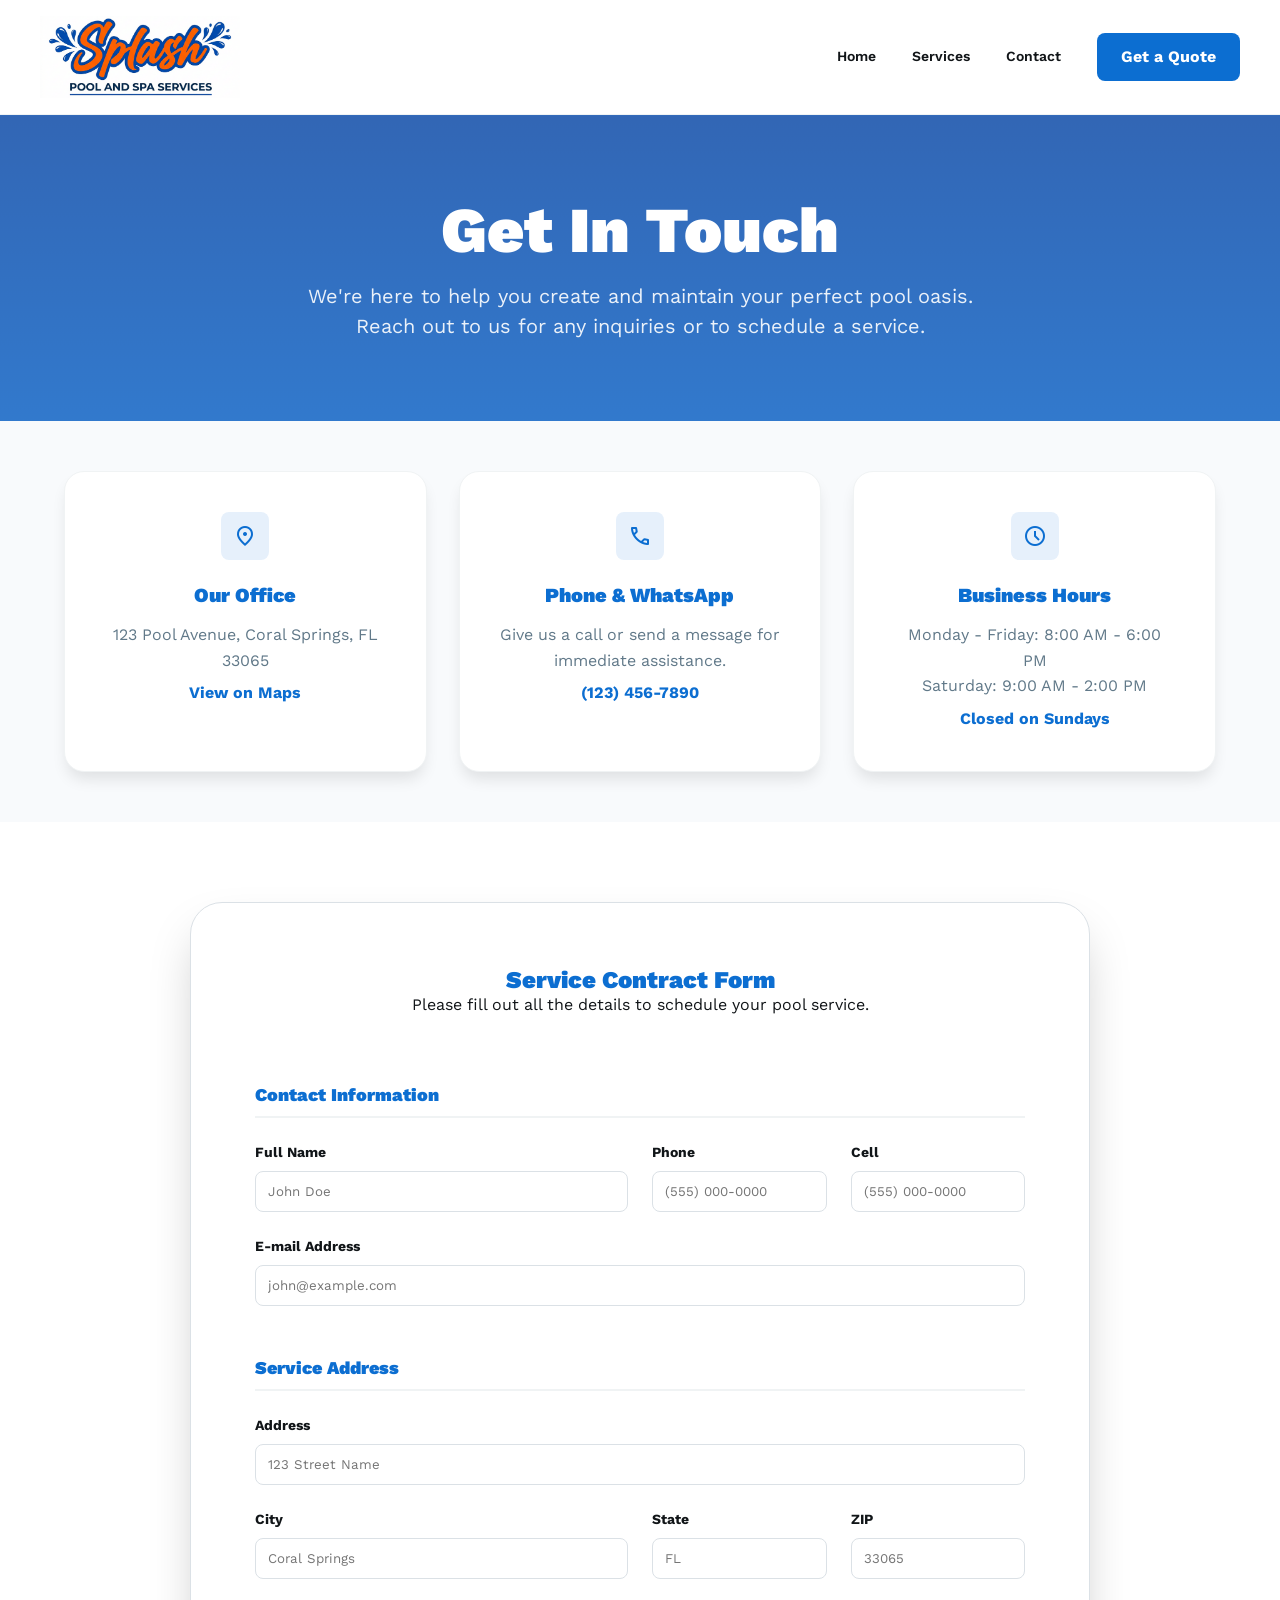
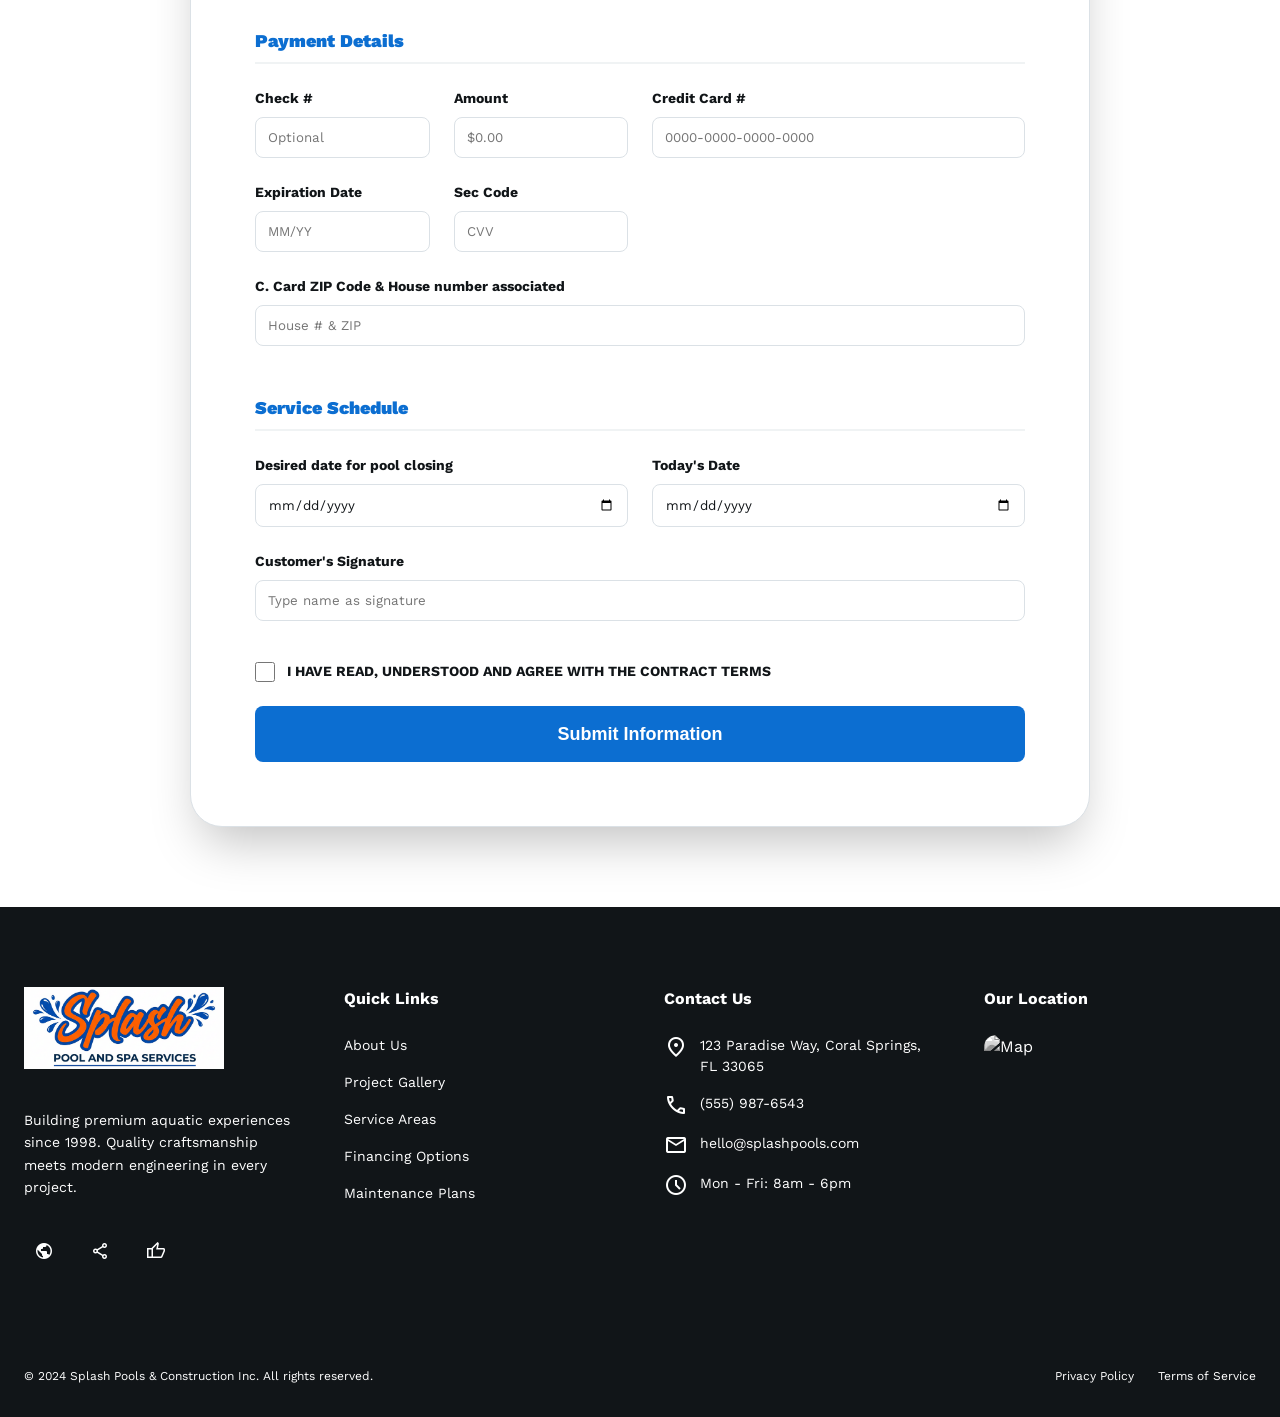
==== contact-us.html @ 1983319c "ocultar whatsapp temporalmente" ====
<!DOCTYPE html>

<html class="light" lang="en">

<head>
    <meta charset="utf-8" />
    <meta content="width=device-width, initial-scale=1.0" name="viewport" />
    <title>Splash Pool & SPA Services LLC.</title>
    <link href="https://fonts.googleapis.com/css2?family=Work+Sans:wght@300;400;500;600;700;900&amp;display=swap"
        rel="stylesheet" />
    <link
        href="https://fonts.googleapis.com/css2?family=Material+Symbols+Outlined:wght,FILL@100..700,0..1&amp;display=swap"
        rel="stylesheet" />
    <link rel="stylesheet" href="css/contact-us.css">
    <link rel="stylesheet" href="css/header.css">

    <link rel="stylesheet" href="css/footer.css">
</head>

<body class="light">
    <div class="layout-container">
        <div id="header-placeholder"></div>

        <main>
            <!-- Page Hero -->
            <section class="page-hero">
                <div class="content">
                    <h1>Get In Touch</h1>
                    <p>We're here to help you create and maintain your perfect pool oasis. Reach out to us for any
                        inquiries or to schedule a service.</p>
                </div>
            </section>

            <!-- Contact Info Grid -->
            <section class="contact-info-section">
                <div class="content">
                    <div class="contact-info-grid">
                        <!-- Address -->
                        <div class="info-card" data-reveal>
                            <div class="icon-box">
                                <span class="material-symbols-outlined">location_on</span>
                            </div>
                            <h3>Our Office</h3>
                            <p>123 Pool Avenue, Coral Springs, FL 33065</p>
                            <a href="https://maps.google.com" target="_blank" class="info-link">View on Maps</a>
                        </div>
                        <!-- Phone/WhatsApp -->
                        <div class="info-card" data-reveal>
                            <div class="icon-box">
                                <span class="material-symbols-outlined">phone</span>
                            </div>
                            <h3>Phone & WhatsApp</h3>
                            <p>Give us a call or send a message for immediate assistance.</p>
                            <a href="tel:1234567890" class="info-link">(123) 456-7890</a>
                        </div>
                        <!-- Hours -->
                        <div class="info-card" data-reveal>
                            <div class="icon-box">
                                <span class="material-symbols-outlined">schedule</span>
                            </div>
                            <h3>Business Hours</h3>
                            <p>Monday - Friday: 8:00 AM - 6:00 PM<br>Saturday: 9:00 AM - 2:00 PM</p>
                            <span class="info-link">Closed on Sundays</span>
                        </div>
                    </div>
                </div>
            </section>

            <!-- Contact Form Section -->
            <section class="contact-form-section" data-reveal id="contact">
                <div class="content">
                    <div class="form-container">
                        <div class="text-center mb-10">
                            <h2 class="font-black section-title-large" style="color: var(--primary);">Service Contract
                                Form</h2>
                            <p class="text-muted section-subtitle-large">Please fill out all the details to schedule
                                your pool service.</p>
                            <div class="title-separator-large"></div>
                        </div>

                        <form action="https://formspree.io/f/xqakpory" method="POST" class="form-grid-v2">
                            <!-- Contact Info Section -->
                            <div class="form-section-header col-full">Contact Information</div>
                            <div class="form-group col-span-2">
                                <label for="name">Full Name</label>
                                <input type="text" id="name" name="name" required placeholder="John Doe">
                            </div>
                            <div class="form-group">
                                <label for="phone">Phone</label>
                                <input type="tel" id="phone" name="phone" placeholder="(555) 000-0000">
                            </div>
                            <div class="form-group">
                                <label for="cell">Cell</label>
                                <input type="tel" id="cell" name="cell" placeholder="(555) 000-0000">
                            </div>
                            <div class="form-group col-full">
                                <label for="email">E-mail Address</label>
                                <input type="email" id="email" name="email" required placeholder="john@example.com">
                            </div>

                            <!-- Address Section -->
                            <div class="form-section-header col-full">Service Address</div>
                            <div class="form-group col-full">
                                <label for="address">Address</label>
                                <input type="text" id="address" name="address" required placeholder="123 Street Name">
                            </div>
                            <div class="form-group col-span-2">
                                <label for="city">City</label>
                                <input type="text" id="city" name="city" required placeholder="Coral Springs">
                            </div>
                            <div class="form-group">
                                <label for="state">State</label>
                                <input type="text" id="state" name="state" required placeholder="FL">
                            </div>
                            <div class="form-group">
                                <label for="zip">ZIP</label>
                                <input type="text" id="zip" name="zip" required placeholder="33065">
                            </div>

                            <!-- Payment Section -->
                            <div class="form-section-header col-full">Payment Details</div>
                            <div class="form-group">
                                <label for="check_no">Check #</label>
                                <input type="text" id="check_no" name="check_no" placeholder="Optional">
                            </div>
                            <div class="form-group">
                                <label for="amount">Amount</label>
                                <input type="text" id="amount" name="amount" placeholder="$0.00">
                            </div>
                            <div class="form-group col-span-2">
                                <label for="cc_number">Credit Card #</label>
                                <input type="text" id="cc_number" name="cc_number" placeholder="0000-0000-0000-0000">
                            </div>
                            <div class="form-group">
                                <label for="exp_date">Expiration Date</label>
                                <input type="text" id="exp_date" name="exp_date" placeholder="MM/YY">
                            </div>
                            <div class="form-group">
                                <label for="sec_code">Sec Code</label>
                                <input type="text" id="sec_code" name="sec_code" placeholder="CVV">
                            </div>
                            <div class="form-group col-full">
                                <label for="billing_info">C. Card ZIP Code & House number associated</label>
                                <input type="text" id="billing_info" name="billing_info" placeholder="House # & ZIP">
                            </div>

                            <!-- Service Details Section -->
                            <div class="form-section-header col-full">Service Schedule</div>
                            <div class="form-group col-span-2">
                                <label for="closing_date">Desired date for pool closing</label>
                                <input type="date" id="closing_date" name="closing_date">
                            </div>
                            <div class="form-group col-span-2">
                                <label for="today_date">Today's Date</label>
                                <input type="date" id="today_date" name="today_date">
                            </div>
                            <div class="form-group col-full">
                                <label for="signature">Customer's Signature</label>
                                <input type="text" id="signature" name="signature" placeholder="Type name as signature">
                            </div>

                            <div class="form-group checkbox-group">
                                <input type="checkbox" id="agreement" name="agreement" required>
                                <label for="agreement">I HAVE READ, UNDERSTOOD AND AGREE WITH THE CONTRACT TERMS</label>
                            </div>

                            <div class="col-full mt-4">
                                <button type="submit" class="btn btn-primary btn-submit">
                                    Submit Information
                                </button>
                            </div>
                            <!--<p class="text-center col-full text-muted form-footer-text mt-4">
                                <span class="material-symbols-outlined icon-xs">lock</span> Secure submission
                                powered by Formspree.
                            </p>-->
                        </form>
                    </div>
                </div>
            </section>

            <!-- WhatsApp Floating Button -->
            <!-- <a href="https://wa.me/1234567890" target="_blank" class="whatsapp-float">
                <img src="img/ico-whatsapp.webp" alt="whatsapp">
            </a> -->

            <div id="footer-placeholder"></div>
            <script src="js/components.js"></script>
            <script>

                // Existing Slider Script
                let currentSlide = 0;
                const slider = document.getElementById('slider');
                const dots = document.querySelectorAll('.dot');
                const totalSlides = 3;

                function updateSlider() {
                    if (slider) {
                        slider.style.transform = `translateX(-${currentSlide * 33.333}%)`;
                        dots.forEach((dot, index) => {
                            dot.classList.toggle('active', index === currentSlide);
                        });
                    }
                }

                function goToSlide(index) {
                    currentSlide = index;
                    updateSlider();
                    resetInterval();
                }

                function nextSlide() {
                    currentSlide = (currentSlide + 1) % totalSlides;
                    updateSlider();
                }

                let slideInterval = setInterval(nextSlide, 5000);

                function resetInterval() {
                    clearInterval(slideInterval);
                    slideInterval = setInterval(nextSlide, 5000);
                }

                // Scroll Reveal Animation
                const observerOptions = {
                    threshold: 0.1
                };

                const observer = new IntersectionObserver((entries) => {
                    entries.forEach(entry => {
                        if (entry.isIntersecting) {
                            entry.target.classList.add('revealed');
                        }
                    });
                }, observerOptions);

                document.querySelectorAll('[data-reveal]').forEach(el => observer.observe(el));
            </script>
        </main>
    </div>
</body>

</html>
---- css/contact-us.css ----
/* ==========================================================================
   V2 STANDALONE STYLES (Contact Page)
   ========================================================================== */

:root {
    --primary: #0c6ed1;
    --primary-hover: #0059c1;
    --primary-deep: #0041a3;
    --primary-soft: #f0f7ff;
    --primary-light: #e6f0ff;
    --background-light: #f8fafc;
    --text-main: #111518;
    --text-muted: #617989;
    --white: #ffffff;
    --border-light: #f0f3f4;
    --border-card: #dbe1e6;
    --transition: 0.3s ease;
    --shadow: 0 10px 15px -3px rgba(0, 0, 0, 0.1);
    --shadow-lg: 0 20px 25px -5px rgba(19, 146, 236, 0.2);
}

/* Base Reset & Typography */
* {
    margin: 0;
    padding: 0;
    box-sizing: border-box;
}

body {
    font-family: 'Work Sans', sans-serif;
    background-color: var(--background-light);
    color: var(--text-main);
    line-height: 1.5;
}

h1,
h2,
h3 {
    line-height: 1.1;
    font-weight: 900;
}

a {
    text-decoration: none;
    color: inherit;
    transition: var(--transition);
}

/* Layout Containers */
.content {
    margin: 0 auto;
    width: 90%;
    max-width: 1440px;
}

.text-center {
    text-align: center;
}

.mb-10 {
    margin-bottom: 2.5rem;
}

.font-black {
    font-weight: 900;
}

/* Buttons & Utilities */
.btn {
    display: inline-flex;
    align-items: center;
    justify-content: center;
    padding: 0.75rem 1.5rem;
    border-radius: 0.5rem;
    font-weight: 700;
    cursor: pointer;
    border: none;
    transition: transform 0.2s ease, background-color 0.2s ease;
}

.btn-primary {
    background-color: var(--primary);
    color: var(--white);
}

.btn-primary:hover {
    background-color: var(--primary-hover);
    transform: translateY(-2px);
}

.btn-submit {
    width: 100%;
    height: 3.5rem;
    font-size: 1.125rem;
}

.icon-box {
    width: 3rem;
    height: 3rem;
    background-color: rgba(12, 110, 209, 0.1);
    color: var(--primary);
    display: flex;
    align-items: center;
    justify-content: center;
    border-radius: 0.5rem;
}

/* Page Hero */
.page-hero {
    background: linear-gradient(rgba(0, 65, 163, 0.8), rgba(0, 89, 193, 0.8)), url("../img/hero-bg.jpg");
    background-size: cover;
    background-position: center;
    padding: 80px 0;
    color: var(--white);
    text-align: center;
}

.page-hero h1 {
    font-size: clamp(2.5rem, 5vw, 4rem);
    margin-bottom: 1rem;
}

.page-hero p {
    font-size: 1.25rem;
    max-width: 700px;
    margin: 0 auto;
    opacity: 0.9;
}

/* Contact Info Grid */
.contact-info-section {
    padding: 50px 0;
    position: relative;
    z-index: 10;
}

.contact-info-grid {
    display: grid;
    grid-template-columns: repeat(auto-fit, minmax(280px, 1fr));
    gap: 2rem;
}

.info-card {
    background: var(--white);
    padding: 2.5rem;
    border-radius: 1.25rem;
    box-shadow: var(--shadow);
    text-align: center;
    transition: transform var(--transition);
    border: 1px solid var(--border-light);
}

.info-card:hover {
    transform: translateY(-5px);
}

.info-card .icon-box {
    margin: 0 auto 1.5rem;
}

.info-card h3 {
    font-size: 1.25rem;
    margin-bottom: 1rem;
    color: var(--primary);
}

.info-card p {
    color: var(--text-muted);
    line-height: 1.6;
}

.info-link {
    color: var(--primary);
    font-weight: 700;
    display: block;
    margin-top: 0.5rem;
}

/* Contact Form Section */
.contact-form-section {
    padding: 80px 0;
    background-color: var(--white);
}

.form-container {
    max-width: 900px;
    margin: 0 auto;
    background-color: var(--white);
    padding: 4rem;
    border-radius: 2rem;
    box-shadow: 0 25px 50px -12px rgba(0, 0, 0, 0.25);
    border: 1px solid var(--border-card);
}

.form-grid-v2 {
    display: grid;
    grid-template-columns: repeat(4, 1fr);
    gap: 1.5rem;
}

.form-section-header {
    font-size: 1.125rem;
    font-weight: 900;
    color: var(--primary);
    margin-top: 1.5rem;
    padding-bottom: 0.5rem;
    border-bottom: 2px solid var(--border-light);
}

.form-group {
    display: flex;
    flex-direction: column;
    gap: 0.5rem;
}

.form-group label {
    font-size: 0.875rem;
    font-weight: 700;
}

.col-full {
    grid-column: span 4;
}

.col-span-2 {
    grid-column: span 2;
}

.checkbox-group {
    display: flex;
    align-items: center;
    gap: 0.75rem;
    margin-top: 1rem;
    width: 100%;
    flex-direction: row;
    grid-column: span 4;
}

.checkbox-group input {
    width: 1.25rem;
    height: 1.25rem;
    cursor: pointer;
}

input,
textarea {
    padding: 0.75rem;
    border: 1px solid var(--border-card);
    border-radius: 0.5rem;
    background: transparent;
    color: inherit;
    font-family: inherit;
    width: 100%;
}

input:focus,
textarea:focus {
    outline: none;
    border-color: var(--primary);
    box-shadow: 0 0 0 3px rgba(19, 146, 236, 0.1);
}

/* Animation Reveal */
[data-reveal] {
    opacity: 0;
    transform: translateY(30px);
    transition: all 0.8s ease-out;
}

[data-reveal].revealed {
    opacity: 1;
    transform: translateY(0);
}

/* WhatsApp */
.whatsapp-float {
    position: fixed;
    bottom: 2rem;
    right: 2rem;
    width: 4rem;
    height: 4rem;
    background-color: #25D366;
    border-radius: 50%;
    display: flex;
    align-items: center;
    justify-content: center;
    box-shadow: 0 10px 25px rgba(0, 0, 0, 0.2);
    z-index: 1000;
}

.whatsapp-float img {
    width: 60%;
    height: 60%;
    object-fit: contain;
}

@media (max-width: 992px) {
    .form-container {
        padding: 3rem;
    }

    .form-grid-v2 {
        grid-template-columns: repeat(2, 1fr);
    }

    .col-full,
    .col-span-2,
    .checkbox-group {
        grid-column: span 2;
    }
}

@media (max-width: 768px) {
    .form-container {
        padding: 2rem 1.5rem;
    }

    .form-grid-v2 {
        grid-template-columns: 1fr;
    }

    .col-full,
    .col-span-2,
    .checkbox-group {
        grid-column: span 1;
    }

    .page-hero {
        padding: 60px 20px;
    }

    .page-hero h1 {
        font-size: 2.5rem;
    }
}
---- css/header.css ----
/* ==========================================================================
   HEADER & NAVIGATION
   ========================================================================== */
header {
    display: flex;
    align-items: center;
    justify-content: space-between;
    padding: 1rem 2.5rem;
    background-color: var(--white);
    border-bottom: 1px solid var(--border-light);
    position: sticky;
    top: 0;
    z-index: 50;
    transition: background-color var(--transition), border-color var(--transition);
}

/* Glassmorphism for V2 Header */
.v2-theme header {
    background: var(--v2-glass) !important;
    backdrop-filter: blur(10px);
    -webkit-backdrop-filter: blur(10px);
    border-bottom: 1px solid var(--v2-slate-100) !important;
}

body.dark header {
    background-color: var(--background-dark);
    border-bottom-color: var(--slate-800);
}

.header-flex {
    display: flex;
    justify-content: space-between;
    align-items: center;
    width: 100%;
}

.logo-wrapper {
    display: flex;
    align-items: center;
    max-width: 200px;
}

.logo-img {
    height: auto;
    width: 100%;
    object-fit: contain;
}

nav {
    display: flex;
    align-items: center;
    gap: 2.25rem;
}

.nav-link {
    font-size: 0.875rem;
    font-weight: 600;
    transition: var(--transition);
}

.nav-link:hover {
    color: var(--primary);
}

/* Responsive adjustments */
@media (max-width: 768px) {
    header {
        padding: 1rem;
    }

    nav {
        display: none;
    }
}
---- css/footer.css ----
/* ==========================================================================
   FOOTER STYLES
   ========================================================================== */
footer {
    background-color: var(--text-main);
    color: var(--white);
    padding: 5rem 1.5rem 2rem;
}

.footer-v2 {
    background: #0a0a0a;
    color: white;
    padding: 6rem 0 2rem;
}

.footer-grid {
    display: grid;
    grid-template-columns: repeat(auto-fit, minmax(200px, 1fr));
    gap: 3rem;
    border-bottom: 1px solid var(--slate-800);
    padding-bottom: 4rem;
}

.footer-grid-v2 {
    display: grid;
    grid-template-columns: 2fr 1fr 1fr 2fr;
    gap: 4rem;
}

.footer-section h4,
.footer-links h4 {
    margin-bottom: 1.5rem;
}

.footer-links {
    list-style: none;
    display: flex;
    flex-direction: column;
    gap: 1rem;
    font-size: 0.875rem;
    color: var(--slate-400);
}

.footer-links a:hover {
    color: var(--white);
}

.footer-brand p {
    color: var(--slate-400);
}

.footer-logo {
    max-width: 180px;
    margin-bottom: 2rem;
}

.footer-map img {
    width: 100%;
    border-radius: 12px;
    filter: grayscale(1);
}

.social-icons {
    display: flex;
    gap: 1rem;
}

.social-btn {
    width: 2.5rem;
    height: 2.5rem;
    background: var(--slate-800);
    border-radius: 50%;
    display: flex;
    align-items: center;
    justify-content: center;
}

.social-btn:hover {
    background: var(--primary);
}

/* Footer Bottom Area */
.footer-bottom {
    padding-top: 2rem;
    display: flex;
    justify-content: space-between;
    align-items: center;
    color: var(--slate-400);
    font-size: 0.75rem;
}

/* Responsive adjustments */
@media (max-width: 1024px) {
    .footer-grid-v2 {
        grid-template-columns: 1fr 1fr;
    }
}

@media (max-width: 768px) {

    .footer-grid,
    .footer-grid-v2 {
        grid-template-columns: 1fr;
    }
}
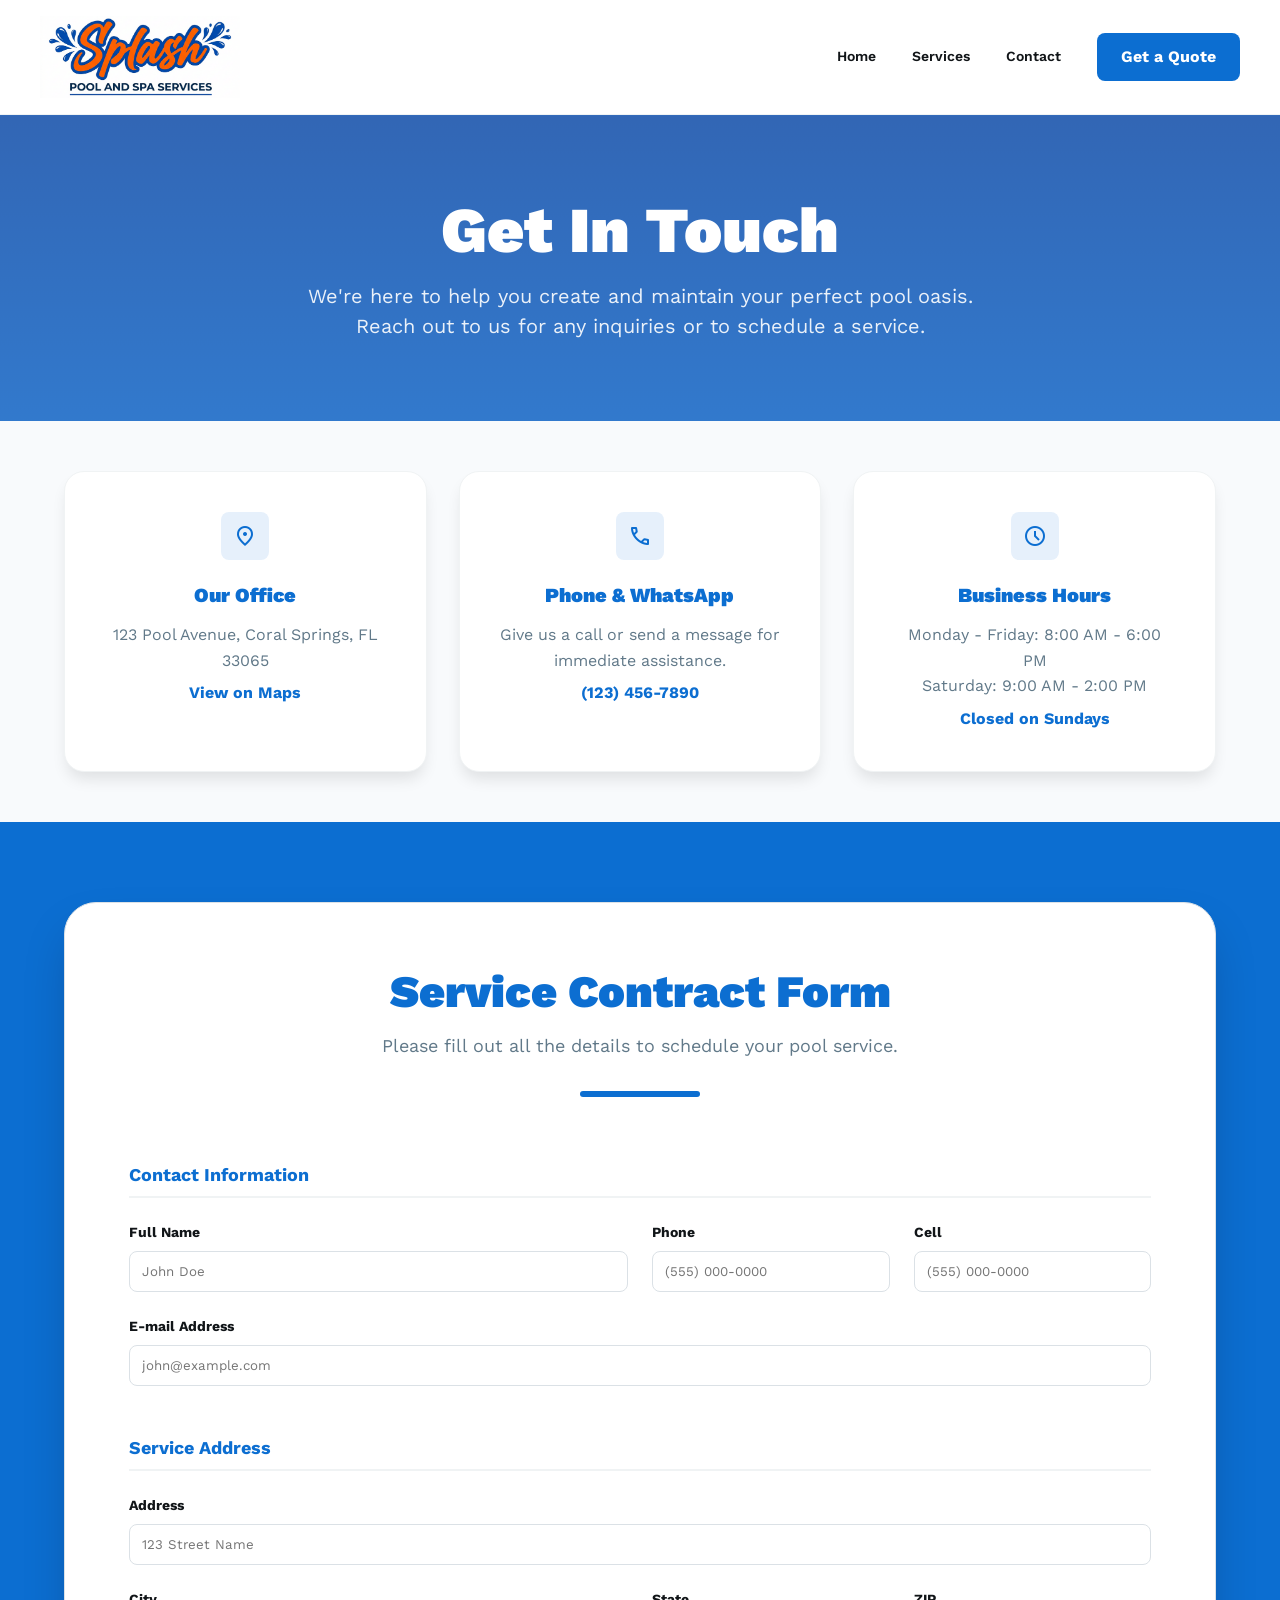
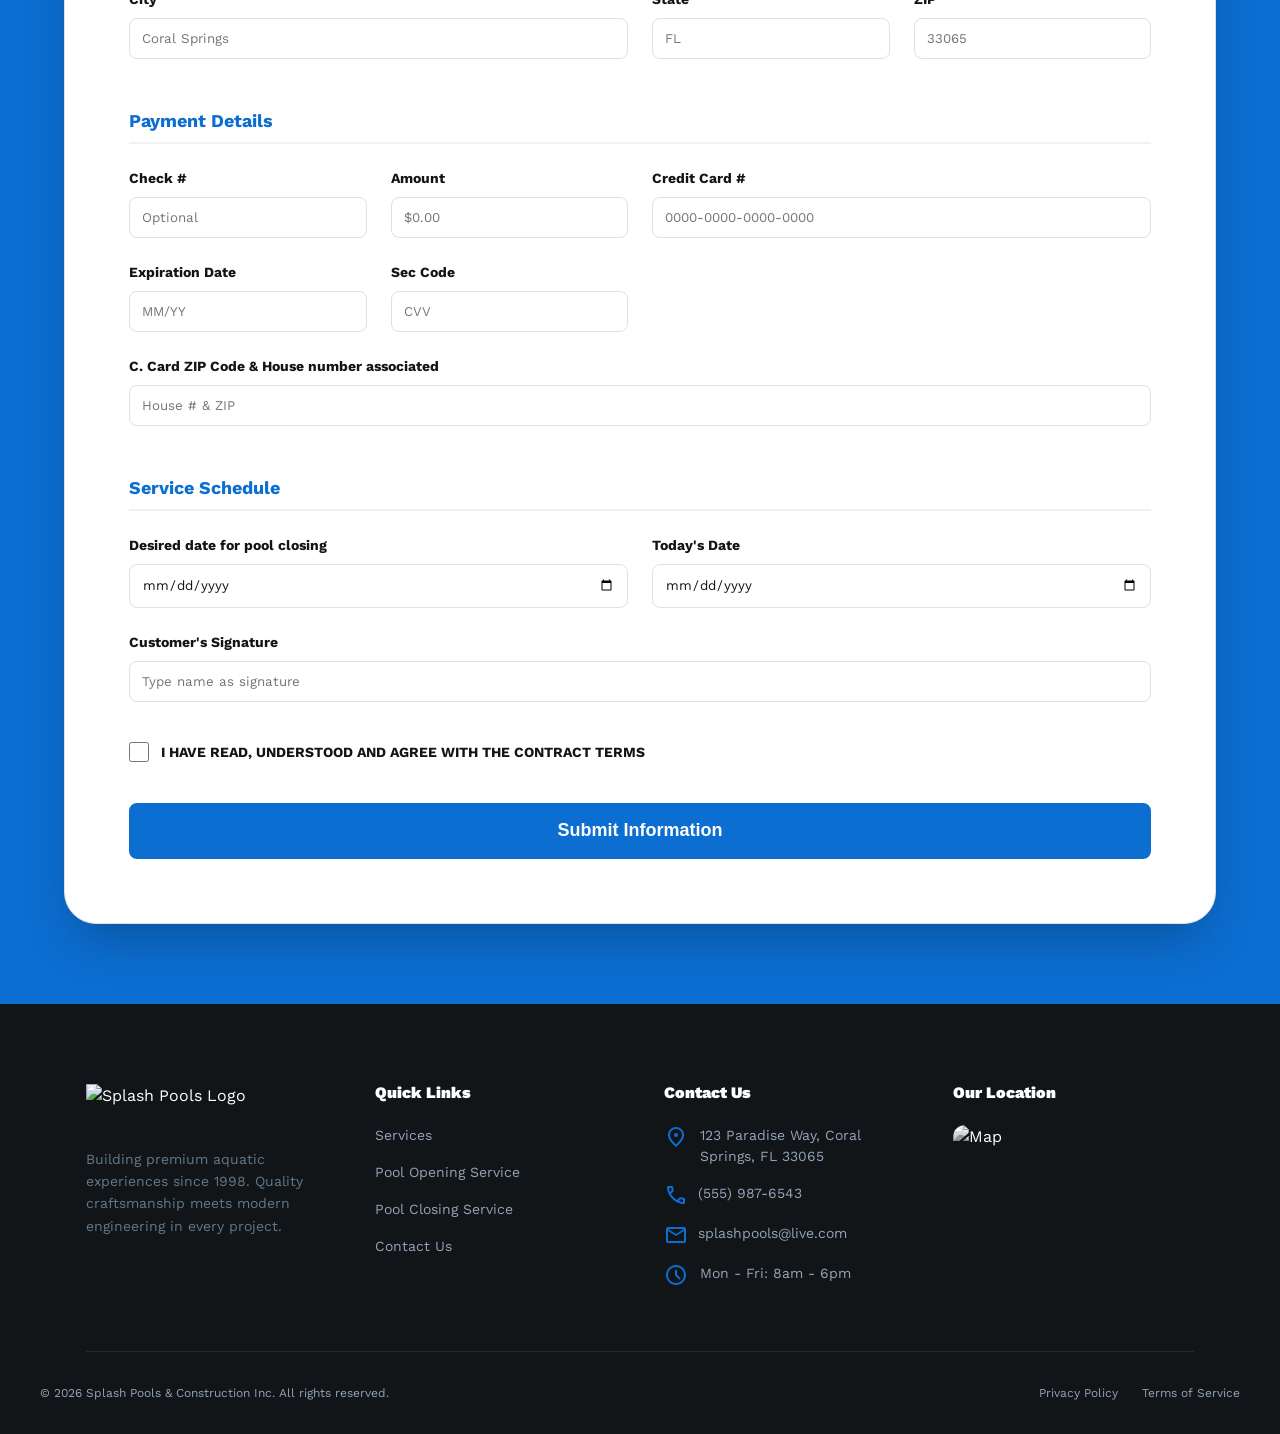
==== commit 9a7d1bd5: "Agregando animacion de scroll en todas las paginas" ====
--- a/contact-us.html
+++ b/contact-us.html
@@ -5,15 +5,15 @@
 <head>
     <meta charset="utf-8" />
     <meta content="width=device-width, initial-scale=1.0" name="viewport" />
-    <title>Splash Pool & SPA Services LLC.</title>
+    <title>Splash Pool & SPA Services LLC Contact Us.</title>
     <link href="https://fonts.googleapis.com/css2?family=Work+Sans:wght@300;400;500;600;700;900&amp;display=swap"
         rel="stylesheet" />
     <link
         href="https://fonts.googleapis.com/css2?family=Material+Symbols+Outlined:wght,FILL@100..700,0..1&amp;display=swap"
         rel="stylesheet" />
+    <link rel="stylesheet" href="css/styles.css">
     <link rel="stylesheet" href="css/contact-us.css">
     <link rel="stylesheet" href="css/header.css">
-
     <link rel="stylesheet" href="css/footer.css">
 </head>
 
@@ -36,7 +36,7 @@
                 <div class="content">
                     <div class="contact-info-grid">
                         <!-- Address -->
-                        <div class="info-card" data-reveal>
+                        <div class="info-card reveal">
                             <div class="icon-box">
                                 <span class="material-symbols-outlined">location_on</span>
                             </div>
@@ -45,7 +45,7 @@
                             <a href="https://maps.google.com" target="_blank" class="info-link">View on Maps</a>
                         </div>
                         <!-- Phone/WhatsApp -->
-                        <div class="info-card" data-reveal>
+                        <div class="info-card reveal">
                             <div class="icon-box">
                                 <span class="material-symbols-outlined">phone</span>
                             </div>
@@ -54,7 +54,7 @@
                             <a href="tel:1234567890" class="info-link">(123) 456-7890</a>
                         </div>
                         <!-- Hours -->
-                        <div class="info-card" data-reveal>
+                        <div class="info-card reveal">
                             <div class="icon-box">
                                 <span class="material-symbols-outlined">schedule</span>
                             </div>
@@ -67,7 +67,7 @@
             </section>
 
             <!-- Contact Form Section -->
-            <section class="contact-form-section" data-reveal id="contact">
+            <section class="contact-form-section reveal" id="contact">
                 <div class="content">
                     <div class="form-container">
                         <div class="text-center mb-10">
@@ -221,19 +221,7 @@
                 }
 
                 // Scroll Reveal Animation
-                const observerOptions = {
-                    threshold: 0.1
-                };
-
-                const observer = new IntersectionObserver((entries) => {
-                    entries.forEach(entry => {
-                        if (entry.isIntersecting) {
-                            entry.target.classList.add('revealed');
-                        }
-                    });
-                }, observerOptions);
-
-                document.querySelectorAll('[data-reveal]').forEach(el => observer.observe(el));
+                // (Now handled globally by components.js and .reveal class)
             </script>
         </main>
     </div>
--- a/css/styles.css
+++ b/css/styles.css
@@ -0,0 +1,1296 @@
+/* ==========================================================================
+   DESIGN SYSTEM & VARIABLES
+   ========================================================================== */
+:root {
+    /* Color Palette */
+    --primary: #0c6ed1;
+    --primary-hover: #0059c1;
+    --primary-deep: #0041a3;
+    --primary-soft: #f0f7ff;
+    --primary-light: #e6f0ff;
+    --background-light: #f8fafc;
+    --background-dark: #101a22;
+    --text-main: #111518;
+    --text-muted: #617989;
+    --white: #ffffff;
+    --border-light: #f0f3f4;
+    --border-card: #dbe1e6;
+    --slate-800: #1e293b;
+    --slate-900: #0f172a;
+    --slate-400: #94a3b8;
+    --slate-200: #e2e8f0;
+
+    /* Spacing & Transitions */
+    --padding-container: 10rem;
+    --transition: 0.3s ease;
+    --shadow: 0 10px 15px -3px rgba(0, 0, 0, 0.1);
+    --shadow-lg: 0 20px 25px -5px rgba(19, 146, 236, 0.2);
+    --radius-lg: 1.5rem;
+    --radius-md: 1rem;
+    --radius-sm: 0.5rem;
+    --gradient-primary: linear-gradient(135deg, var(--primary) 0%, var(--primary-hover) 100%);
+    --gradient-deep: linear-gradient(135deg, var(--primary-deep) 0%, var(--primary) 100%);
+}
+
+/* ==========================================================================
+   BASE STYLES
+   ========================================================================== */
+* {
+    margin: 0;
+    padding: 0;
+    box-sizing: border-box;
+}
+
+body {
+    font-family: 'Work Sans', sans-serif;
+    background-color: var(--background-light);
+    color: var(--text-main);
+    line-height: 1.5;
+    transition: background-color var(--transition), color var(--transition);
+}
+
+body.dark {
+    background-color: var(--background-dark);
+    color: var(--white);
+}
+
+h1,
+h2,
+h3,
+h4 {
+    line-height: 1.1;
+    font-weight: 900;
+}
+
+a {
+    text-decoration: none;
+    color: inherit;
+    transition: var(--transition);
+}
+
+.title-separator {
+    width: 80px;
+    height: 4px;
+    background: var(--primary);
+    margin: 1.5rem auto;
+    border-radius: 2px;
+}
+
+.title-separator-large {
+    width: 120px;
+    height: 6px;
+    background: var(--primary);
+    margin: 2rem auto;
+    border-radius: 3px;
+}
+
+/* ==========================================================================
+   LAYOUT CONTAINERS
+   ========================================================================== */
+.content {
+    margin: 0 auto;
+    width: 90%;
+    max-width: 1440px;
+    padding: 0;
+}
+
+.layout-container {
+    display: flex;
+    flex-direction: column;
+    min-height: 100vh;
+}
+
+.max-w-1200 {
+    max-width: 1200px;
+    margin: 0 auto;
+    width: 100%;
+}
+
+.section-padding {
+    padding: 6rem 1.5rem;
+}
+
+.bg-soft {
+    background-color: var(--primary-soft);
+}
+
+.bg-white {
+    background-color: var(--white);
+}
+
+.bg-vibrant-light {
+    background: linear-gradient(135deg, #e6f7ff 0%, #ffffff 100%);
+    position: relative;
+    overflow: hidden;
+}
+
+/* Decorative Background Glows */
+.bg-glow-container {
+    position: relative;
+    overflow: hidden;
+}
+
+.glow-overlay {
+    position: absolute;
+    top: 50%;
+    left: 50%;
+    width: 60%;
+    height: 60%;
+    background: radial-gradient(circle, rgba(0, 212, 255, 0.15) 0%, transparent 70%);
+    transform: translate(-50%, -50%);
+    pointer-events: none;
+    z-index: 0;
+}
+
+/* ==========================================================================
+   COMMONS & UTILITIES
+   ========================================================================== */
+.text-center {
+    text-align: center;
+}
+
+.mb-10 {
+    margin-bottom: 2.5rem;
+}
+
+.mt-4 {
+    margin-top: 1rem;
+}
+
+.mt-auto {
+    margin-top: auto;
+}
+
+.font-black {
+    font-weight: 900;
+}
+
+.text-primary {
+    color: var(--primary);
+}
+
+.text-muted {
+    color: var(--text-muted);
+}
+
+.icon-xs {
+    font-size: 0.75rem !important;
+    vertical-align: middle;
+}
+
+.icon-small {
+    font-size: 1rem !important;
+}
+
+.icon-large {
+    font-size: 2rem !important;
+}
+
+/* ==========================================================================
+   LOGO & RESPONSIVE UTILITIES
+   ========================================================================== */
+.img-responsive {
+    margin: auto;
+    max-width: 100%;
+    height: auto;
+    object-fit: cover;
+}
+
+/* ==========================================================================
+   BUTTONS
+   ========================================================================== */
+.btn {
+    display: inline-flex;
+    align-items: center;
+    justify-content: center;
+    padding: 0.75rem 1.5rem;
+    border-radius: 0.5rem;
+    font-weight: 700;
+    cursor: pointer;
+    border: none;
+    transition: transform 0.2s ease, background-color 0.2s ease;
+}
+
+.btn:active {
+    transform: scale(0.95);
+}
+
+.btn-primary {
+    background-color: var(--primary);
+    color: var(--white);
+}
+
+.btn-primary:hover {
+    background-color: var(--primary-hover);
+    transform: translateY(-2px);
+}
+
+.btn-hero {
+    padding: 1rem 2rem;
+    font-size: 1.125rem;
+    background-color: var(--primary-deep);
+    max-width: fit-content;
+}
+
+.btn-hero:hover {
+    background-color: var(--primary-hover);
+}
+
+
+/* ==========================================================================
+   HERO SECTION (INDEX)
+   ========================================================================== */
+.hero_index {
+    display: flex;
+    justify-content: space-between;
+}
+
+.hero-index-content {
+    width: 100%;
+    background-image: linear-gradient(rgba(19, 146, 236, 0.85), rgba(19, 146, 236, 0.6)), url("../img/fondo-piscina-hero.png");
+    background-size: cover;
+    background-position: center;
+    background-repeat: no-repeat;
+    display: flex;
+    flex-direction: column;
+    justify-content: center;
+    gap: 30px;
+    padding: 60px;
+}
+
+.title_index {
+    color: var(--white);
+    font-size: 50px;
+    font-weight: 900;
+    line-height: 1.5;
+}
+
+.descript_title {
+    color: var(--white);
+    font-size: 20px;
+    font-weight: 400;
+    line-height: 1.5;
+}
+
+.hero_img {
+    width: 100%;
+}
+
+.hero_img img {
+    height: 100%;
+    width: 100%;
+}
+
+/* ==========================================================================
+   SPECIALIZED SERVICES
+   ========================================================================== */
+
+.specialized-services {
+    padding: 50px 0;
+    background-color: #1a73e8;
+}
+
+.specialized-services .section-subtitle {
+    color: var(--white) !important;
+}
+
+.specialized-services .title-separator {
+    background-color: var(--white);
+}
+
+.title-services {
+    color: var(--white);
+    font-size: 50px;
+    font-weight: 900;
+    line-height: 1.5;
+}
+
+
+/* ==========================================================================
+   HERO SLIDER
+   ========================================================================== */
+
+.slider-section {
+    background: var(--white);
+    padding: 50px 0;
+}
+
+.hero-slider {
+    position: relative;
+    width: 100%;
+    height: 700px;
+    overflow: hidden;
+    margin: 1.25rem 0;
+    border-radius: 1.25rem;
+}
+
+.slider-container {
+    display: flex;
+    width: 300%;
+    height: 100%;
+    transition: transform 0.8s cubic-bezier(0.7, 0, 0.3, 1);
+}
+
+.slide {
+    width: 33.333%;
+    height: 100%;
+    background-size: cover;
+    background-position: center;
+    position: relative;
+    display: flex;
+    flex-direction: column;
+    justify-content: flex-end;
+    padding: 6rem 4rem;
+    color: var(--white);
+    align-items: flex-end;
+}
+
+.slide::before {
+    content: '';
+    position: absolute;
+    top: 0;
+    left: 0;
+    width: 100%;
+    height: 100%;
+    background: linear-gradient(rgb(66 164 233 / 17%), rgb(66 164 233 / 17%));
+}
+
+.hero-content {
+    position: relative;
+    z-index: 2;
+    max-width: 45rem;
+}
+
+.hero-content.centered {
+    width: 100%;
+    height: auto;
+    display: flex;
+    border-radius: 25px;
+    flex-direction: column;
+    align-items: center;
+    justify-content: center;
+    text-align: center;
+    background: linear-gradient(rgb(58 135 189 / 85%), rgb(19 146 236 / 60%));
+    padding: 2rem;
+    max-width: 50%;
+}
+
+.slider-title {
+    font-size: 3.5rem;
+    font-weight: 900;
+    color: var(--white);
+    margin-bottom: 1.5rem;
+    line-height: 1.1;
+}
+
+.slider-desc {
+    font-size: 1.125rem;
+    color: rgba(255, 255, 255, 0.9);
+    max-width: 700px;
+    margin-bottom: 2.5rem;
+}
+
+.slider-dots {
+    position: absolute;
+    bottom: 2rem;
+    left: 50%;
+    transform: translateX(-50%);
+    display: flex;
+    gap: 0.75rem;
+    z-index: 10;
+}
+
+.dot {
+    width: 12px;
+    height: 12px;
+    background: rgba(255, 255, 255, 0.3);
+    border-radius: 50%;
+    cursor: pointer;
+    transition: var(--transition);
+}
+
+.dot.active {
+    background: #1c9ddf;
+    width: 30px;
+    border-radius: 6px;
+}
+
+/* ==========================================================================
+   TITLES & SEPARATORS
+   ========================================================================== */
+.section-title {
+    font-size: 45px;
+    line-height: 1.5;
+    font-weight: 800;
+    margin-bottom: 0.75rem;
+}
+
+.ln_white {
+    position: relative;
+    padding: 0 0 40px;
+}
+
+.ln_white::before {
+    content: '';
+    position: absolute;
+    bottom: 0;
+    left: 50%;
+    transform: translateX(-50%);
+    width: 80px;
+    height: 4px;
+    background-color: var(--white);
+}
+
+.section-title-large {
+    font-size: 45px;
+    margin-bottom: 1rem;
+    color: var(--white);
+}
+
+
+.section-subtitle {
+    font-size: 20px;
+    font-weight: 400;
+    line-height: 1.5;
+    margin: 0 auto;
+    color: #000 !important;
+}
+
+.details-section .section-subtitle {
+    color: #fff !important;
+}
+
+.section-subtitle-large {
+    font-size: 1.125rem;
+}
+
+.bg-vibrant-blue .section-title,
+.bg-vibrant-blue .text-muted,
+.bg-vibrant-aqua .section-title,
+.bg-vibrant-aqua .text-muted {
+    color: var(--white) !important;
+}
+
+.bg-vibrant-blue .title-separator,
+.bg-vibrant-aqua .title-separator {
+    background: var(--white);
+    box-shadow: 0 2px 10px rgba(255, 255, 255, 0.3);
+}
+
+.service-card {
+    padding: 2.5rem 2rem;
+    background-color: var(--white);
+    border: none;
+    border-radius: 1.25rem;
+    display: flex;
+    flex-direction: column;
+    gap: 1.25rem;
+    transition: all 0.4s cubic-bezier(0.175, 0.885, 0.32, 1.275);
+    box-shadow: 0 15px 35px rgba(0, 0, 0, 0.1);
+}
+
+.bg-vibrant-blue .icon-box,
+.bg-vibrant-aqua .icon-box {
+    background: var(--white);
+    color: var(--primary);
+}
+
+.service-card:hover {
+    transform: translateY(-12px);
+    box-shadow: 0 30px 60px -12px rgba(12, 110, 209, 0.15);
+    border-color: var(--accent-aqua);
+}
+
+.icon-box {
+    width: 3rem;
+    height: 3rem;
+    background-color: rgba(12, 110, 209, 0.1);
+    color: var(--primary);
+    display: flex;
+    align-items: center;
+    justify-content: center;
+    border-radius: 0.5rem;
+}
+
+.card-title {
+    font-family: 'work sans', sans-serif;
+    font-size: 20px;
+    font-weight: 700;
+    margin-bottom: 0.5rem;
+}
+
+.card-text {
+    font-size: 18px;
+    font-weight: 400;
+    line-height: 1.5;
+}
+
+.learn-more-link {
+    font-size: 17px;
+    display: inline-flex;
+    align-items: center;
+    gap: 5px;
+    transition: 0.3s ease;
+    position: relative;
+    width: max-content;
+}
+
+.learn-more-link::after {
+    content: '';
+    position: absolute;
+    width: 100%;
+    transform: scaleX(0);
+    height: 2px;
+    bottom: -2px;
+    left: 0;
+    background-color: var(--primary);
+    transform-origin: bottom left;
+    transition: transform 0.3s ease-out;
+}
+
+.learn-more-link:hover {
+    gap: 10px;
+    color: var(--primary);
+}
+
+.learn-more-link:hover::after {
+    transform: scaleX(1);
+}
+
+/* ==========================================================================
+   SERVICE DETAILS (OPENING/CLOSING)
+   ========================================================================== */
+.services {
+    display: flex;
+    gap: 30px;
+    flex-wrap: wrap;
+}
+
+.details-section {
+    padding: 50px 0;
+    background-color: #0a182e;
+}
+
+body.dark .details-section {
+    background-color: var(--background-dark);
+}
+
+.details-grid {
+    display: grid;
+    grid-template-columns: repeat(auto-fit, minmax(350px, 1fr));
+    gap: 3rem;
+}
+
+.details-card {
+    background: var(--white);
+    padding: 3.5rem;
+    border-radius: 2rem;
+    border: 2px solid var(--primary-light);
+    box-shadow: 0 20px 40px rgba(12, 110, 209, 0.08);
+    transition: transform 0.3s ease;
+}
+
+.details-card:hover {
+    transform: scale(1.02);
+}
+
+body.dark .details-card {
+    background: var(--slate-900);
+    border-color: var(--slate-800);
+}
+
+.details-card h3 {
+    display: flex;
+    align-items: center;
+    gap: 0.75rem;
+    margin-bottom: 2rem;
+    font-size: 1.5rem;
+    color: var(--primary);
+}
+
+.checklist {
+    list-style: none;
+    display: flex;
+    flex-direction: column;
+    gap: 1.25rem;
+}
+
+.checklist li {
+    display: flex;
+    gap: 1rem;
+    font-size: 18px;
+    line-height: 1.5;
+    color: #0a182e;
+    position: relative;
+    width: max-content;
+    transition: 0.3s ease;
+}
+
+.checklist li .material-symbols-outlined {
+    color: var(--primary);
+    font-size: 18px;
+    line-height: 1.5;
+    flex-shrink: 0;
+}
+
+.checklist li::after {
+    content: '';
+    position: absolute;
+    width: 100%;
+    transform: scaleX(0);
+    height: 2px;
+    bottom: -2px;
+    left: 0;
+    background-color: var(--primary);
+    transform-origin: bottom left;
+    transition: transform 0.3s ease-out;
+}
+
+.checklist li:hover::after {
+    transform: scaleX(1);
+}
+
+.details-card .btn_learn_more {
+    display: inline-block;
+    margin: 30px 0 0;
+    color: var(--primary);
+    font-weight: 700;
+    text-decoration: none;
+    transition: var(--transition);
+    position: relative;
+}
+
+.details-card .btn_learn_more::after {
+    content: '';
+    position: absolute;
+    width: 100%;
+    transform: scaleX(0);
+    height: 2px;
+    bottom: -2px;
+    left: 0;
+    background-color: var(--primary);
+    transform-origin: bottom left;
+    transition: transform 0.3s ease-out;
+}
+
+.details-card .btn_learn_more:hover::after {
+    transform: scaleX(1);
+}
+
+@media (min-width: 768px) {
+    .services {
+        flex-wrap: nowrap;
+    }
+}
+
+/* ==========================================================================
+   TRANSFORMATIONS (BEFORE/AFTER)
+   ========================================================================== */
+.transformation-section {
+    padding: 50px 0;
+    background-color: var(--white);
+}
+
+body.dark .transformation-section {
+    background-color: var(--slate-900);
+}
+
+.transformation-section .section-title {
+    color: #0d6fd1;
+}
+
+.transformation-section p {
+    color: #000 !important;
+    font-size: 20px;
+    font-weight: 400;
+    line-height: 1.5;
+    margin: 0 auto;
+}
+
+.grid-2 {
+    display: grid;
+    grid-template-columns: repeat(auto-fit, minmax(300px, 1fr));
+    gap: 2rem;
+}
+
+.trans-card {
+    border-radius: 0.75rem;
+    overflow: hidden;
+    background-color: #f1f5f9;
+}
+
+body.dark .trans-card {
+    background-color: var(--slate-800);
+}
+
+.trans-img {
+    aspect-ratio: 16 / 9;
+    background-size: contain;
+    background-position: center;
+    position: relative;
+    transition: 0.7s ease;
+    background-repeat: no-repeat;
+}
+
+.trans-img img {
+    width: 100%;
+    height: 100%;
+    object-fit: fill;
+}
+
+.trans-card:hover .trans-img {
+    transform: scale(1.05);
+}
+
+.trans-card-content {
+    padding: 1.5rem;
+}
+
+.trans-card-title {
+    color: #0860bf;
+    font-size: 22px;
+    font-weight: 700;
+    margin-bottom: 10px;
+}
+
+.trans-card-text {
+    color: #000 !important;
+    font-size: 18px;
+    font-weight: 400;
+    line-height: 1.5;
+    margin: 0 auto;
+}
+
+.badge {
+    position: absolute;
+    top: 1rem;
+    left: 1rem;
+    padding: 0.25rem 1rem;
+    border-radius: 9999px;
+    border: 2px solid var(--white);
+    font-size: 16px;
+    font-weight: 700;
+    text-transform: uppercase;
+}
+
+.badge-before {
+    background: rgba(0, 0, 0, 0.6);
+    color: white;
+}
+
+.badge-after {
+    background: var(--gradient-primary);
+    color: white;
+    box-shadow: 0 4px 10px rgba(0, 212, 255, 0.4);
+}
+
+/* ==========================================================================
+   CONTACT FORM
+   ========================================================================== */
+.contact-section {
+    padding: 50px 0;
+    background: var(--gradient-deep);
+    position: relative;
+    overflow: hidden;
+}
+
+.contact-section::before {
+    content: '';
+    position: absolute;
+    top: -50%;
+    left: -50%;
+    width: 200%;
+    height: 200%;
+    background: radial-gradient(circle, rgba(0, 212, 255, 0.1) 0%, transparent 70%);
+    pointer-events: none;
+}
+
+.form-container {
+    max-width: 900px;
+    margin: 0 auto;
+    background-color: var(--white);
+    padding: 50px 60px;
+    border-radius: var(--radius-lg);
+    box-shadow: 0 25px 50px -12px rgba(0, 0, 0, 0.25);
+    border: 1px solid var(--border-card);
+}
+
+.contact-section .section-title-large {
+    color: var(--primary);
+}
+
+.contact-section .section-subtitle-large {
+    color: #000 !important;
+    font-size: 20px;
+    font-weight: 400;
+    line-height: 1.5;
+    margin: 0 auto;
+}
+
+body.dark .form-container {
+    background-color: var(--slate-900);
+    border-color: var(--slate-800);
+}
+
+.form-grid-v2 {
+    display: grid;
+    grid-template-columns: repeat(4, 1fr);
+    gap: 1.5rem;
+}
+
+.form-section-header {
+    font-size: 19px;
+    font-weight: 800;
+    color: var(--primary);
+    margin-top: 1.5rem;
+    padding-bottom: 0.5rem;
+    border-bottom: 2px solid var(--border-light);
+}
+
+.form-group {
+    display: flex;
+    flex-direction: column;
+    gap: 0.5rem;
+}
+
+.form-group label {
+    font-size: 18px;
+    font-weight: 700;
+}
+
+.col-full {
+    grid-column: span 4;
+}
+
+.col-span-2 {
+    grid-column: span 2;
+}
+
+.checkbox-group {
+    flex-direction: row !important;
+    align-items: center;
+    gap: 0.75rem !important;
+    margin-top: 1rem;
+}
+
+.checkbox-group input {
+    width: 1.25rem;
+    height: 1.25rem;
+    cursor: pointer;
+}
+
+input,
+textarea {
+    padding: 0.75rem;
+    border: 1px solid #ccc;
+    border-radius: 0.5rem;
+    background: transparent;
+    color: inherit;
+    font-family: inherit;
+}
+
+input:focus,
+textarea:focus {
+    outline: none;
+    border-color: var(--primary);
+    box-shadow: 0 0 0 3px rgba(19, 146, 236, 0.1);
+}
+
+input:invalid:focus,
+textarea:invalid:focus {
+    border-color: #dc3545;
+    box-shadow: 0 0 0 3px rgba(220, 53, 69, 0.1);
+}
+
+.btn-submit {
+    background-color: var(--primary);
+    border: 2px solid var(--primary) !important;
+    color: var(--white);
+    width: 100%;
+    height: 3.5rem;
+    font-size: 1.125rem;
+    display: inline-flex;
+    align-items: center;
+    justify-content: center;
+    padding: 0.75rem 1.5rem;
+    border-radius: 0.5rem;
+    font-weight: 700;
+    cursor: pointer;
+    border: none;
+    transition: 0.3s ease;
+}
+
+.btn-submit:hover {
+    background-color: var(--white);
+    color: var(--primary);
+}
+
+
+.form-footer-text {
+    font-size: 0.75rem;
+}
+
+/* ==========================================================================
+   WHATSAPP FLOATING BUTTON
+   ========================================================================== */
+.whatsapp-float {
+    position: fixed;
+    bottom: 2rem;
+    right: 2rem;
+    width: 4rem;
+    height: 4rem;
+    background-color: #25D366;
+    color: white;
+    border-radius: 50%;
+    display: flex;
+    align-items: center;
+    justify-content: center;
+    box-shadow: 0 10px 25px rgba(0, 0, 0, 0.2);
+    z-index: 1000;
+    transition: transform 0.3s ease;
+}
+
+.whatsapp-float:hover {
+    transform: scale(1.1);
+}
+
+.whatsapp-tooltip {
+    position: absolute;
+    right: 5rem;
+    background: var(--slate-900);
+    color: white;
+    padding: 0.5rem 0.75rem;
+    border-radius: 0.5rem;
+    font-size: 0.75rem;
+    white-space: nowrap;
+    opacity: 0;
+    transition: opacity 0.3s ease;
+    pointer-events: none;
+}
+
+.whatsapp-float:hover .whatsapp-tooltip {
+    opacity: 1;
+}
+
+/* ==========================================================================
+   MATERIAL SYMBOLS OVERRIDE
+   ========================================================================== */
+.material-symbols-outlined {
+    font-variation-settings: 'FILL' 0, 'wght' 400, 'GRAD' 0, 'opsz' 24;
+}
+
+/* ==========================================================================
+   RESPONSIVE DESIGN
+   ========================================================================== */
+@media (max-width: 1024px) {
+    .hero-slider {
+        height: 600px;
+    }
+
+    .slider-title {
+        font-size: 2.75rem;
+    }
+
+    .hero-content.centered {
+        max-width: 70%;
+    }
+}
+
+@media (max-width: 768px) {
+    .content {
+        width: 95%;
+    }
+
+    .section-padding {
+        padding: 4rem 1rem;
+    }
+
+    .section-title {
+        font-size: 38px;
+    }
+
+    .section-title-large {
+        font-size: 38px;
+    }
+
+    .section-subtitle {
+        font-size: 18px;
+    }
+
+    /* Hero Index */
+    .hero_index {
+        flex-direction: column;
+    }
+
+    .hero-index-content {
+        padding: 3rem 1.5rem;
+        text-align: center;
+    }
+
+    .title_index {
+        font-size: 2.5rem;
+    }
+
+    .btn-hero {
+        margin: 0 auto;
+    }
+
+    .hero_img {
+        margin-left: 0 !important;
+        /*margin-top: 1rem;*/
+    }
+
+    /*Description title*/
+    .card-title {
+        font-size: 18px;
+    }
+
+    .card-text {
+        font-size: 16px;
+    }
+
+    .learn-more-link {
+        font-size: 16px;
+    }
+
+    /* Hero Slider */
+    .slider-section {
+        padding: 2rem 0;
+    }
+
+    .hero-slider {
+        height: 500px;
+        margin: 0;
+        border-radius: var(--radius-md);
+    }
+
+    .slider-title {
+        font-size: 2.25rem;
+    }
+
+    .slider-desc {
+        font-size: 1rem;
+        margin-bottom: 1.5rem;
+    }
+
+    .hero-content.centered {
+        max-width: 90%;
+        padding: 1.5rem;
+    }
+
+    /* Services & Details Grid */
+    .services,
+    .details-grid,
+    .grid-2 {
+        grid-template-columns: 1fr;
+        gap: 1.5rem;
+    }
+
+    .details-card {
+        padding: 2rem 1.5rem;
+    }
+
+    .details-card h3 {
+        font-size: 1.25rem;
+        margin-bottom: 1.5rem;
+    }
+
+    .checklist li {
+        font-size: 16px;
+        width: auto;
+    }
+
+    .transformation-section .section-title {
+        text-align: center;
+    }
+
+    .transformation-section p {
+        text-align: center;
+        font-size: 18px;
+    }
+
+    .transformation-section .trans-card-title {
+        text-align: center;
+        font-size: 20px;
+    }
+
+    /* Contact Form */
+    .contact-section {
+        padding: 4rem 1rem;
+    }
+
+    .form-container {
+        padding: 2rem 1.5rem;
+    }
+
+    .form-grid-v2 {
+        grid-template-columns: 1fr;
+        gap: 1rem;
+    }
+
+    .col-span-2,
+    .col-full {
+        grid-column: span 1;
+    }
+
+    .form-section-header {
+        margin-top: 1rem;
+    }
+}
+
+@media (max-width: 480px) {
+    .title_index {
+        font-size: 1.85rem;
+        line-height: 1.3;
+    }
+
+    .slider-title {
+        font-size: 1.5rem;
+    }
+
+    .section-title {
+        font-size: 28px;
+    }
+
+    .section-title-large {
+        font-size: 28px;
+    }
+
+    .hero-slider {
+        height: 420px;
+    }
+
+    .section-padding {
+        padding: 3rem 1rem;
+    }
+}
+
+/* ==========================================================================
+   SCROLL REVEAL ANIMATIONS
+   ========================================================================== */
+.reveal {
+    position: relative;
+    transform: translateY(150px);
+    opacity: 0;
+    transition: all 1s ease;
+}
+
+.reveal.active {
+    transform: translateY(0);
+    opacity: 1;
+}
+
+/* ==========================================================================
+   IMAGE MODAL
+   ========================================================================== */
+.image-modal {
+    display: none;
+    position: fixed;
+    z-index: 9999;
+    padding-top: 100px;
+    left: 0;
+    top: 0;
+    width: 100%;
+    height: 100%;
+    max-height: 100vh;
+    overflow: auto;
+    background-color: rgba(0, 0, 0, 0.9);
+    backdrop-filter: blur(5px);
+}
+
+.image-modal-content {
+    margin: auto;
+    display: block;
+    width: 80%;
+    max-width: 900px;
+    max-height: 80vh;
+    object-fit: contain;
+    animation-name: zoom;
+    animation-duration: 0.3s;
+    border-radius: 8px;
+}
+
+#imageModalCaption {
+    margin: auto;
+    display: block;
+    width: 80%;
+    max-width: 900px;
+    text-align: center;
+    color: #ccc;
+    padding: 10px 0;
+    height: 50px;
+    font-size: 20px;
+    font-weight: bold;
+    animation-name: zoom;
+    animation-duration: 0.3s;
+}
+
+@keyframes zoom {
+    from {
+        transform: scale(0)
+    }
+
+    to {
+        transform: scale(1)
+    }
+}
+
+.image-modal-close {
+    position: absolute;
+    top: 15px;
+    right: 35px;
+    color: #f1f1f1;
+    font-size: 40px;
+    font-weight: bold;
+    transition: 0.3s;
+    cursor: pointer;
+}
+
+.image-modal-close:hover,
+.image-modal-close:focus {
+    color: var(--primary);
+    text-decoration: none;
+    cursor: pointer;
+}
+
+@media only screen and (max-width: 700px) {
+    .image-modal-content {
+        width: 100%;
+    }
+}
+
+/* ==========================================================================
+   MAINTENANCE GALLERY (INDEX)
+   ========================================================================== */
+.gallery-section {
+    padding: 40px 0;
+}
+
+.gallery-section .section-subtitle {
+    max-width: 600px;
+    margin: 0 auto;
+}
+
+.maintenance-gallery {
+    display: grid;
+    grid-template-columns: repeat(auto-fit, minmax(280px, 1fr));
+    gap: 1.5rem;
+    margin-top: 2rem;
+}
+
+.maintenance-gallery .gallery-item {
+    overflow: hidden;
+    border-radius: 12px;
+    box-shadow: 0 4px 6px -1px rgba(0, 0, 0, 0.1), 0 2px 4px -1px rgba(0, 0, 0, 0.06);
+}
+
+.maintenance-gallery .gallery-item img {
+    width: 100%;
+    height: 100%;
+    object-fit: cover;
+    transition: transform 0.3s ease;
+}
+
+.maintenance-gallery .gallery-item:hover img {
+    transform: scale(1.05);
+}
--- a/css/contact-us.css
+++ b/css/contact-us.css
@@ -179,11 +179,11 @@
 /* Contact Form Section */
 .contact-form-section {
     padding: 80px 0;
-    background-color: var(--white);
+    background-color: var(--primary);
 }
 
 .form-container {
-    max-width: 900px;
+    max-width: 1200px;
     margin: 0 auto;
     background-color: var(--white);
     padding: 4rem;
@@ -200,7 +200,7 @@
 
 .form-section-header {
     font-size: 1.125rem;
-    font-weight: 900;
+    font-weight: 700;
     color: var(--primary);
     margin-top: 1.5rem;
     padding-bottom: 0.5rem;
@@ -260,17 +260,8 @@
     box-shadow: 0 0 0 3px rgba(19, 146, 236, 0.1);
 }
 
-/* Animation Reveal */
-[data-reveal] {
-    opacity: 0;
-    transform: translateY(30px);
-    transition: all 0.8s ease-out;
-}
-
-[data-reveal].revealed {
-    opacity: 1;
-    transform: translateY(0);
-}
+/* Animation Reveal 
+   (Now handled globally by styles.css and .reveal class) */
 
 /* WhatsApp */
 .whatsapp-float {
--- a/css/header.css
+++ b/css/header.css
@@ -62,13 +62,98 @@
     color: var(--primary);
 }
 
+.hamburger-btn {
+    display: none;
+    background: none;
+    border: none;
+    color: var(--primary);
+    cursor: pointer;
+    font-size: 2.25rem;
+    padding: 0;
+}
+
+.hamburger-btn .material-symbols-outlined {
+    font-size: 2.25rem;
+}
+
 /* Responsive adjustments */
 @media (max-width: 768px) {
     header {
-        padding: 1rem;
+        padding: 0.75rem 1rem;
     }
 
-    nav {
-        display: none;
+    .hamburger-btn {
+        display: block;
+    }
+
+    nav.main-nav {
+        display: flex;
+        flex-direction: column;
+        position: absolute;
+        top: 100%;
+        left: 0;
+        width: 100%;
+        background-color: var(--white);
+        box-shadow: 0 10px 15px -3px rgba(0, 0, 0, 0.1);
+        padding: 0 1.5rem;
+        gap: 1.5rem; /* Better spacing for mobile */
+        max-height: 0;
+        overflow: hidden;
+        opacity: 0;
+        visibility: hidden;
+        transform: translateY(-10px) scale(0.98);
+        transform-origin: top center;
+        transition: max-height 0.5s cubic-bezier(0.4, 0, 0.2, 1), 
+                    opacity 0.4s cubic-bezier(0.4, 0, 0.2, 1), 
+                    transform 0.4s cubic-bezier(0.4, 0, 0.2, 1), 
+                    padding 0.4s cubic-bezier(0.4, 0, 0.2, 1), 
+                    border-top-color 0.4s cubic-bezier(0.4, 0, 0.2, 1);
+        border-top: 1px solid transparent;
+    }
+
+    nav.main-nav.active {
+        max-height: 500px;
+        opacity: 1;
+        visibility: visible;
+        transform: translateY(0) scale(1);
+        padding: 2rem 1.5rem;
+        border-top-color: var(--border-light);
+    }
+
+    nav.main-nav .btn {
+        display: none !important;
+    }
+
+    nav.main-nav .nav-link {
+        display: block;
+        font-size: 1.25rem;
+        font-weight: 700;
+        padding: 0.5rem 0;
+        border-bottom: 1px solid var(--border-light);
+        opacity: 0;
+        transform: translateY(10px);
+        transition: opacity 0.4s ease, transform 0.4s ease;
+    }
+    
+    nav.main-nav.active .nav-link {
+        opacity: 1;
+        transform: translateY(0);
+    }
+
+    /* Staggered entry animations */
+    nav.main-nav.active .nav-link:nth-child(1) { transition-delay: 0.1s; }
+    nav.main-nav.active .nav-link:nth-child(2) { transition-delay: 0.15s; }
+    nav.main-nav.active .nav-link:nth-child(3) { transition-delay: 0.2s; }
+    nav.main-nav.active .nav-link:nth-child(4) { transition-delay: 0.25s; }
+    
+    nav.main-nav .nav-link:last-of-type {
+        border-bottom: none;
+    }
+    
+    /* V2 theme support */
+    .v2-theme nav.main-nav {
+        background: var(--v2-glass);
+        backdrop-filter: blur(10px);
+        -webkit-backdrop-filter: blur(10px);
     }
 }
--- a/css/footer.css
+++ b/css/footer.css
@@ -89,6 +89,12 @@
     font-size: 0.75rem;
 }
 
+.footer-link-phone,
+.footer-link-email {
+    display: flex;
+    gap: 10px;
+}
+
 /* Responsive adjustments */
 @media (max-width: 1024px) {
     .footer-grid-v2 {
@@ -102,4 +108,9 @@
     .footer-grid-v2 {
         grid-template-columns: 1fr;
     }
+
+    .policy-links {
+        flex-direction: column;
+        gap: 1rem;
+    }
 }
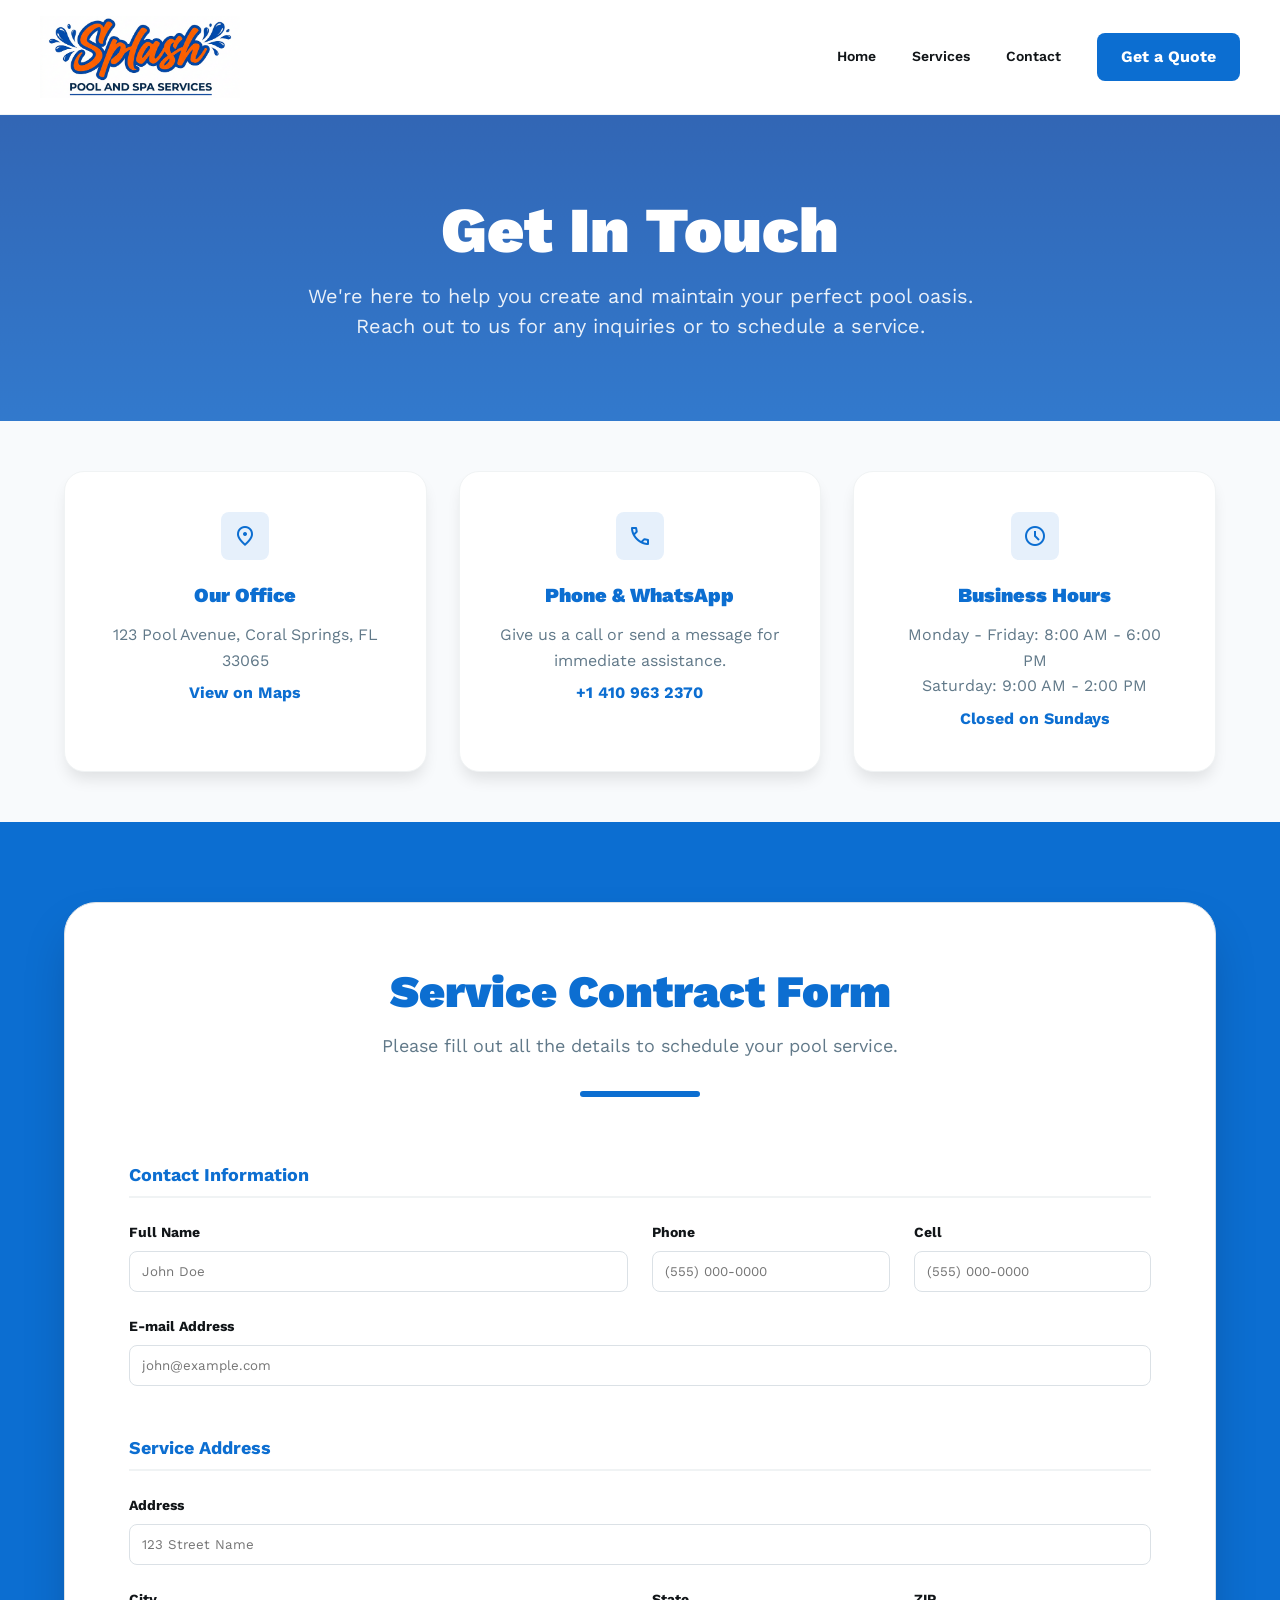
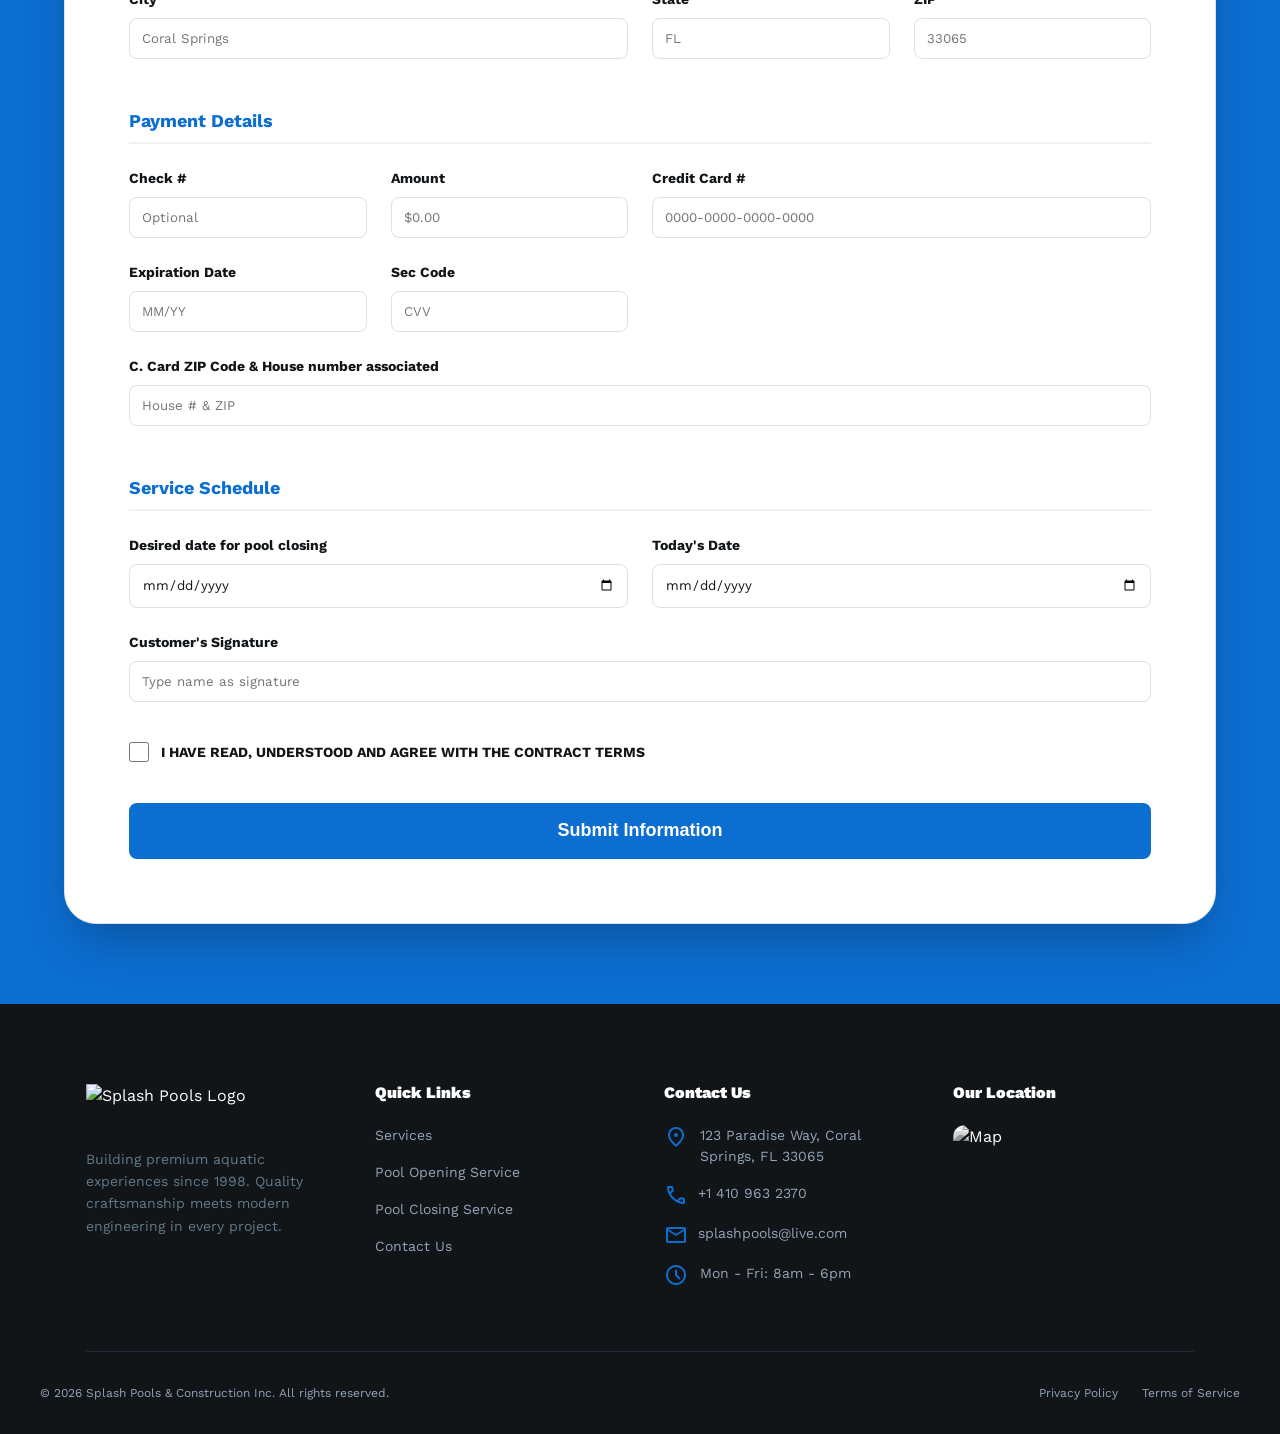
==== commit 9d884235: "Actualizando numero de telefono" ====
--- a/contact-us.html
+++ b/contact-us.html
@@ -51,7 +51,7 @@
                             </div>
                             <h3>Phone & WhatsApp</h3>
                             <p>Give us a call or send a message for immediate assistance.</p>
-                            <a href="tel:1234567890" class="info-link">(123) 456-7890</a>
+                            <a href="tel:+14109632370" class="info-link">+1 410 963 2370</a>
                         </div>
                         <!-- Hours -->
                         <div class="info-card reveal">
@@ -78,7 +78,7 @@
                             <div class="title-separator-large"></div>
                         </div>
 
-                        <form action="https://formspree.io/f/xqakpory" method="POST" class="form-grid-v2">
+                        <form action="https://formspree.io/f/xgonbnbe" method="POST" class="form-grid-v2">
                             <!-- Contact Info Section -->
                             <div class="form-section-header col-full">Contact Information</div>
                             <div class="form-group col-span-2">
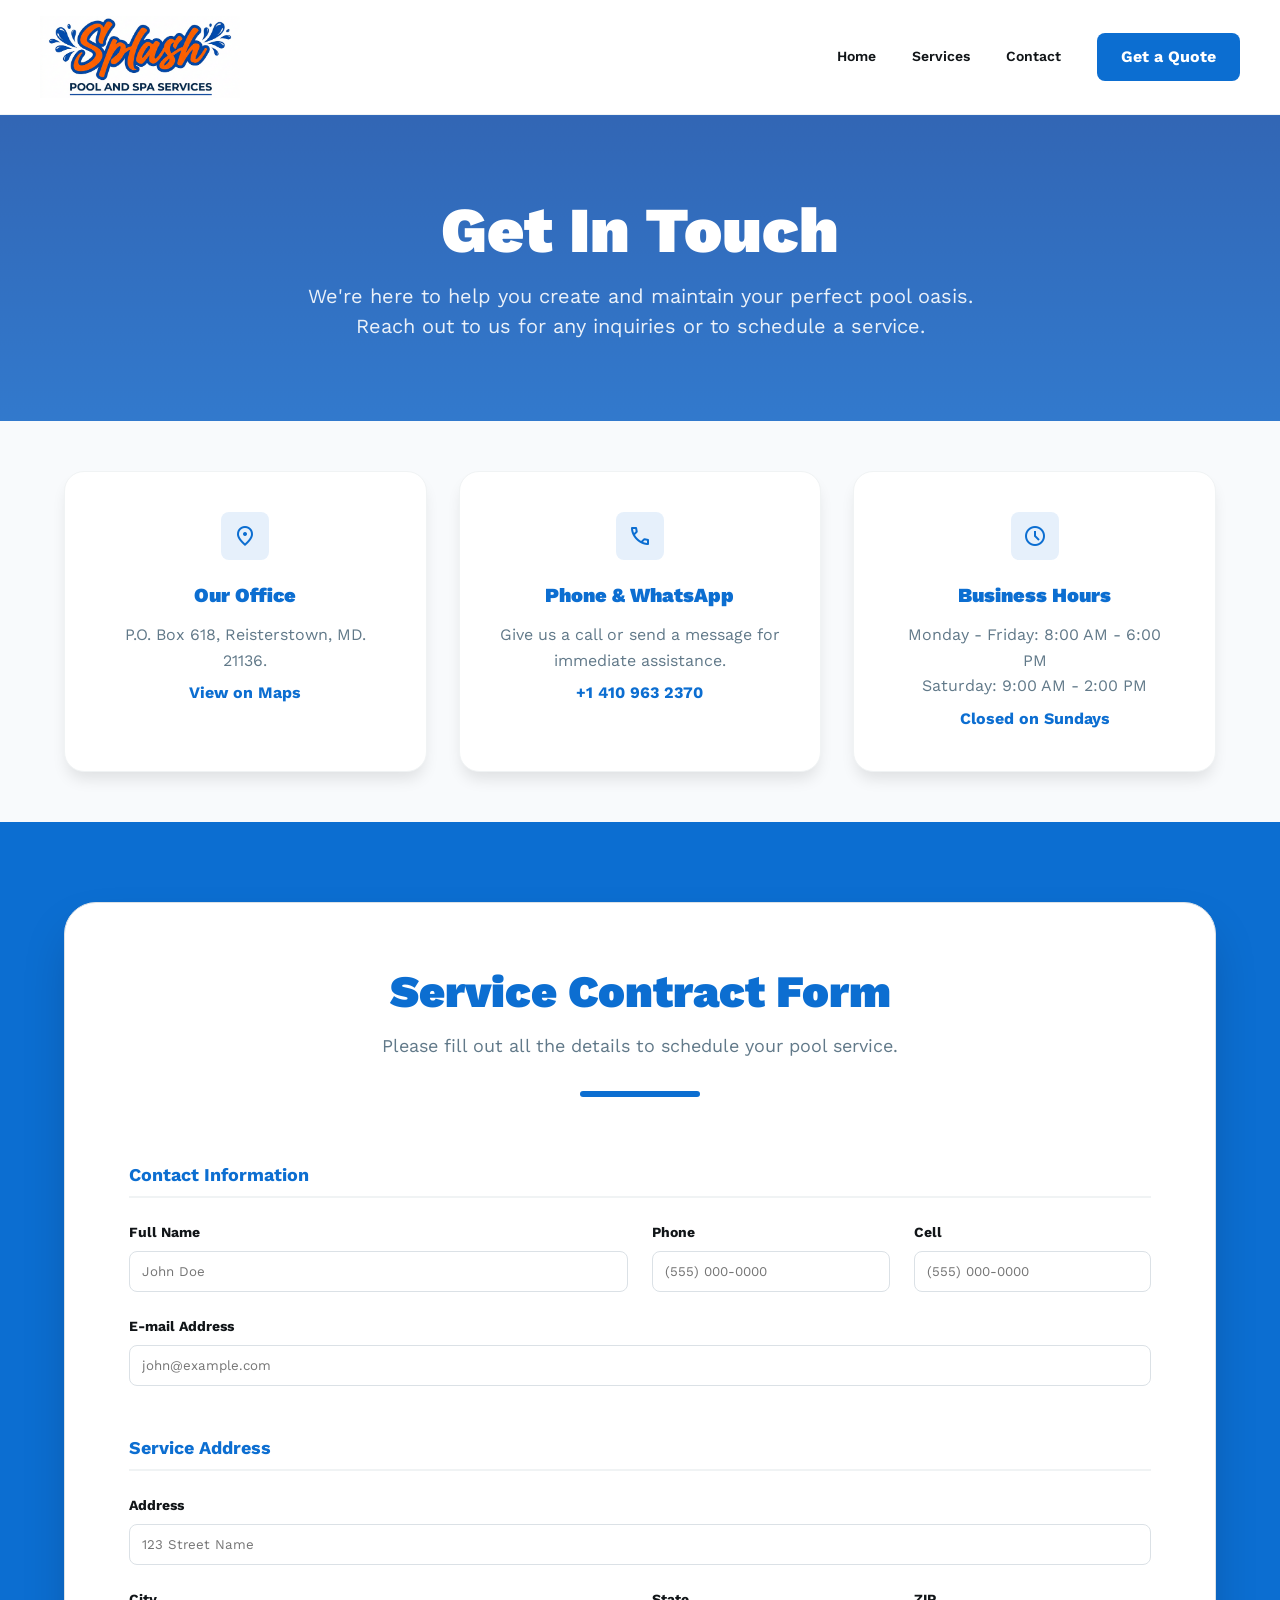
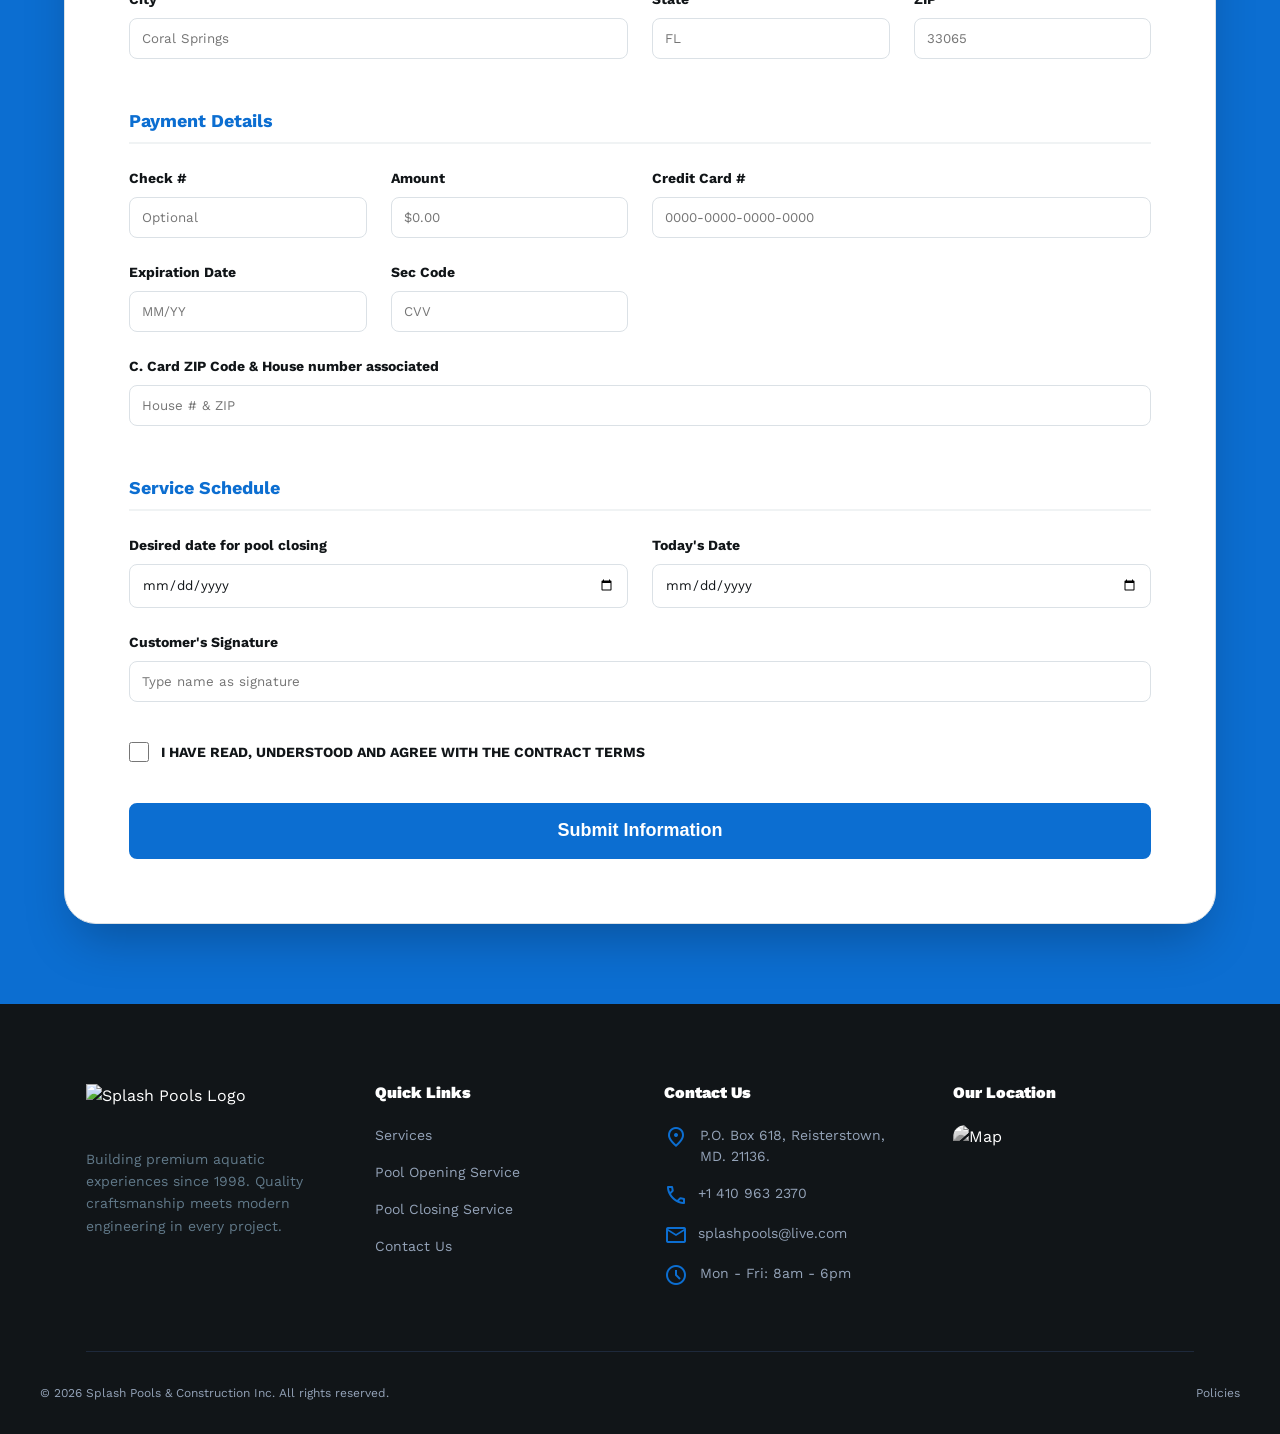
==== commit 9349949e: "Actualizando direccion" ====
--- a/contact-us.html
+++ b/contact-us.html
@@ -41,7 +41,7 @@
                                 <span class="material-symbols-outlined">location_on</span>
                             </div>
                             <h3>Our Office</h3>
-                            <p>123 Pool Avenue, Coral Springs, FL 33065</p>
+                            <p>P.O. Box 618, Reisterstown, MD. 21136.</p>
                             <a href="https://maps.google.com" target="_blank" class="info-link">View on Maps</a>
                         </div>
                         <!-- Phone/WhatsApp -->
